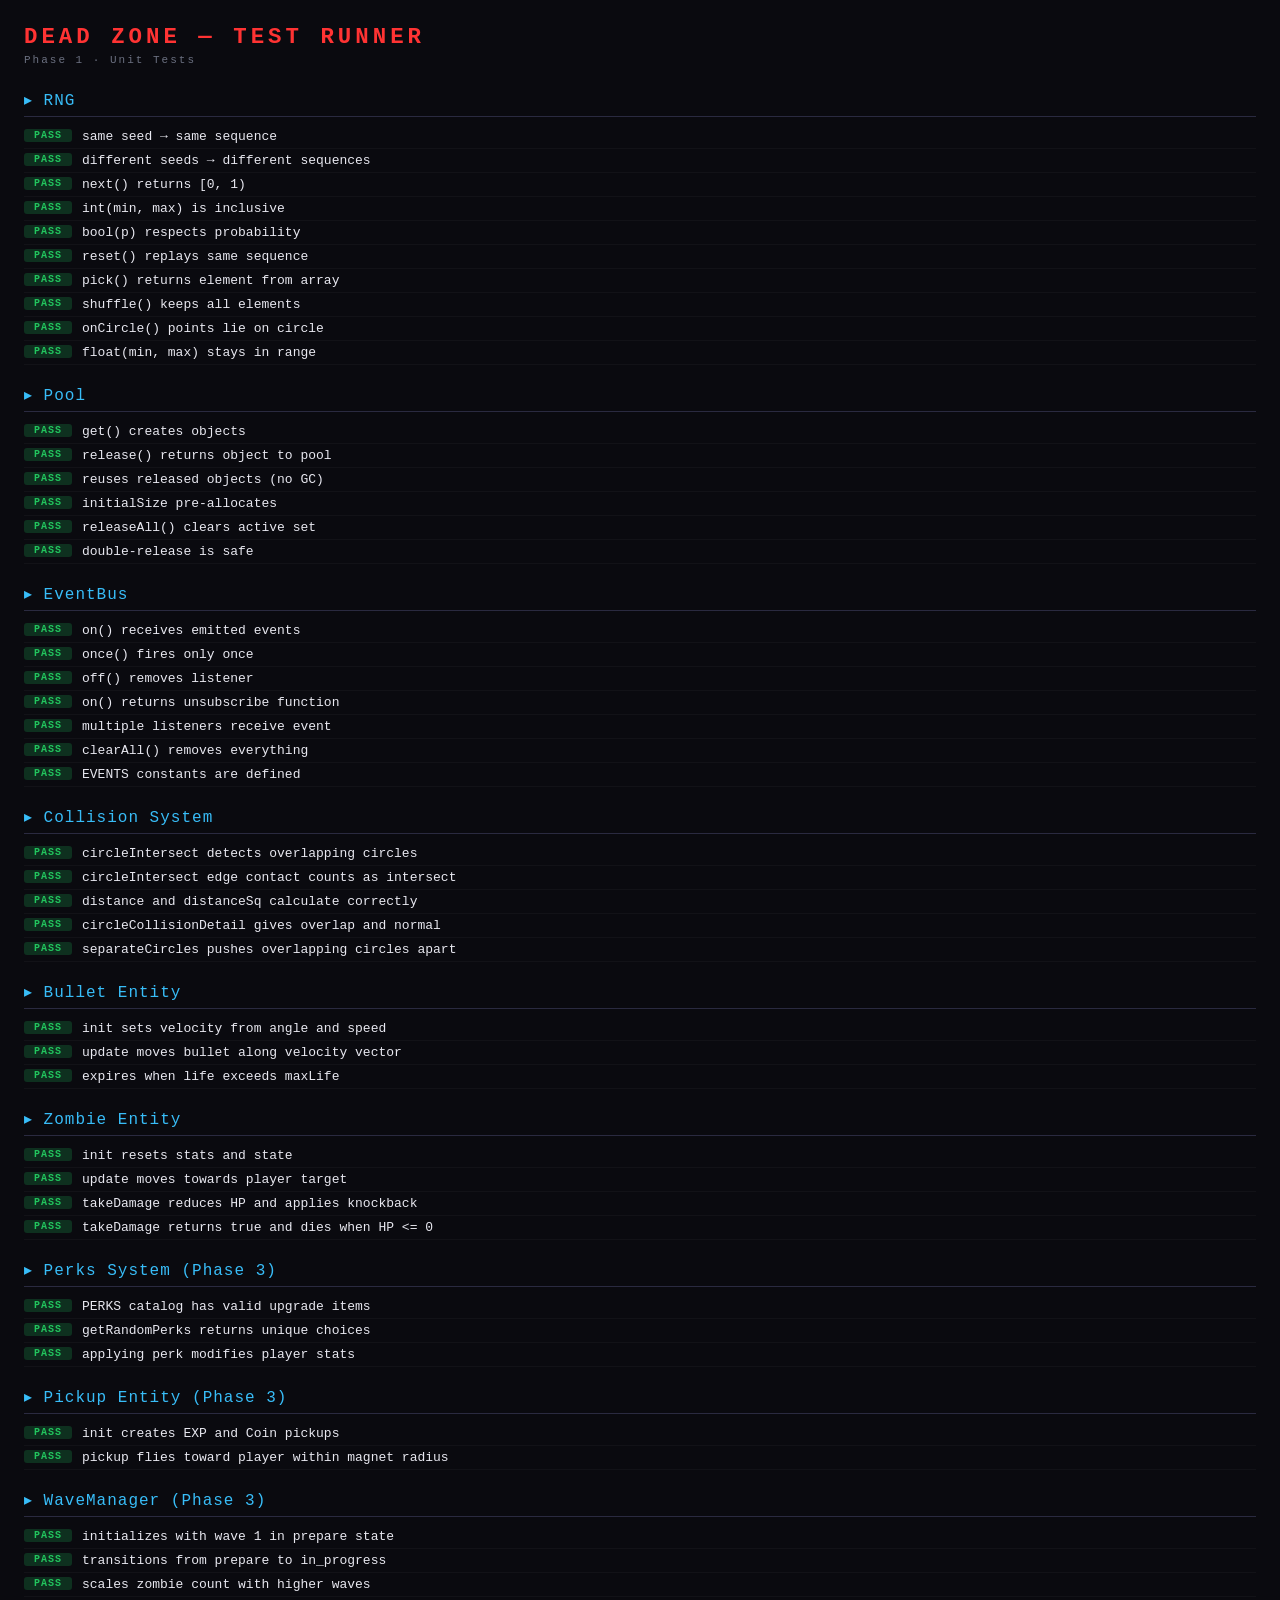
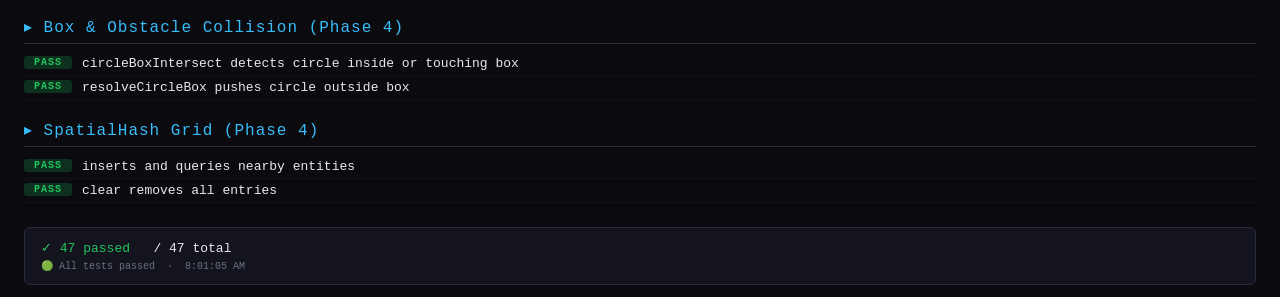
==== DEAD-ZONE/test.html @ 1a1c6d08 "feat: complete Phase 1-4 for Dead Zone Survival (v0.4.0)" ====
<!DOCTYPE html>
<html lang="vi">
<head>
  <meta charset="UTF-8" />
  <meta http-equiv="Cache-Control" content="no-cache, no-store, must-revalidate" />
  <meta http-equiv="Pragma" content="no-cache" />
  <meta http-equiv="Expires" content="0" />
  <title>Dead Zone — Test Runner</title>
  <style>
    :root {
      --pass: #22c55e;
      --fail: #ef4444;
      --warn: #f59e0b;
      --bg: #0a0a0f;
      --surface: #14141f;
      --border: #2a2a40;
      --text: #e8e8f0;
      --muted: #6b7080;
    }
    * { box-sizing: border-box; margin: 0; padding: 0; }
    body {
      background: var(--bg);
      color: var(--text);
      font-family: 'Share Tech Mono', monospace, 'Courier New';
      font-size: 13px;
      padding: 24px;
      min-height: 100vh;
    }
    h1 { color: #ff3333; letter-spacing: 4px; font-size: 1.4rem; margin-bottom: 4px; }
    .subtitle { color: var(--muted); margin-bottom: 24px; font-size: 11px; letter-spacing: 2px; }
    .suite { margin-bottom: 20px; }
    .suite-name {
      color: #38bdf8;
      font-size: 1rem;
      border-bottom: 1px solid var(--border);
      padding-bottom: 6px;
      margin-bottom: 8px;
      letter-spacing: 1px;
    }
    .test-row {
      display: flex;
      align-items: flex-start;
      gap: 10px;
      padding: 4px 0;
      border-bottom: 1px solid rgba(255,255,255,0.03);
    }
    .badge {
      min-width: 48px;
      text-align: center;
      padding: 1px 6px;
      border-radius: 3px;
      font-size: 10px;
      font-weight: 700;
      letter-spacing: 1px;
    }
    .badge--pass { background: rgba(34,197,94,0.2); color: var(--pass); }
    .badge--fail { background: rgba(239,68,68,0.2); color: var(--fail); }
    .badge--skip { background: rgba(107,112,128,0.2); color: var(--muted); }
    .test-name { flex: 1; }
    .test-detail { font-size: 10px; color: var(--fail); margin-top: 2px; }
    .summary {
      margin-top: 24px;
      padding: 12px 16px;
      background: var(--surface);
      border: 1px solid var(--border);
      border-radius: 6px;
    }
    .summary-pass { color: var(--pass); }
    .summary-fail { color: var(--fail); }
    .run-info { color: var(--muted); font-size: 10px; margin-top: 4px; }
  </style>
</head>
<body>
  <h1>DEAD ZONE — TEST RUNNER</h1>
  <p class="subtitle">Phase 1 · Unit Tests</p>
  <div id="output"></div>

  <script type="module">
    // ================================================================
    // Micro test framework
    // ================================================================
    const results = [];
    let currentSuite = null;

    function suite(name, fn) {
      currentSuite = { name, tests: [] };
      results.push(currentSuite);
      fn();
    }

    function test(name, fn) {
      try {
        fn();
        currentSuite.tests.push({ name, pass: true });
      } catch (e) {
        currentSuite.tests.push({ name, pass: false, detail: e.message });
      }
    }

    function assert(cond, msg = 'Assertion failed') {
      if (!cond) throw new Error(msg);
    }

    function assertEqual(a, b, msg) {
      if (a !== b) throw new Error(msg ?? `Expected ${JSON.stringify(b)}, got ${JSON.stringify(a)}`);
    }

    function assertClose(a, b, eps = 1e-6, msg) {
      if (Math.abs(a - b) > eps) throw new Error(msg ?? `Expected ${b} ≈ ${a} (eps=${eps})`);
    }

    function assertThrows(fn, msg) {
      try { fn(); throw new Error('Expected throw but no error was thrown'); }
      catch (e) { if (e.message === 'Expected throw but no error was thrown') throw e; }
    }

    // ================================================================
    // Import modules và chạy tests
    // ================================================================
    const v = '?v=' + Date.now();
    import('./js/core/RNG.js' + v).then(({ RNG, rng }) => {

      // ---- RNG Tests ----
      suite('RNG', () => {
        test('same seed → same sequence', () => {
          const r1 = new RNG(12345);
          const r2 = new RNG(12345);
          for (let i = 0; i < 100; i++) {
            assertEqual(r1.next(), r2.next(), `Step ${i} differs`);
          }
        });

        test('different seeds → different sequences', () => {
          const r1 = new RNG(1);
          const r2 = new RNG(2);
          let same = 0;
          for (let i = 0; i < 100; i++) {
            if (Math.abs(r1.next() - r2.next()) < 1e-10) same++;
          }
          assert(same < 5, 'Too many collisions between different seeds');
        });

        test('next() returns [0, 1)', () => {
          const r = new RNG(42);
          for (let i = 0; i < 1000; i++) {
            const v = r.next();
            assert(v >= 0 && v < 1, `Out of range: ${v}`);
          }
        });

        test('int(min, max) is inclusive', () => {
          const r = new RNG(99);
          let seenMin = false, seenMax = false;
          for (let i = 0; i < 5000; i++) {
            const v = r.int(1, 6);
            assert(v >= 1 && v <= 6, `Out of range: ${v}`);
            if (v === 1) seenMin = true;
            if (v === 6) seenMax = true;
          }
          assert(seenMin && seenMax, 'int() did not produce min and max values');
        });

        test('bool(p) respects probability', () => {
          const r = new RNG(777);
          let trueCount = 0;
          const N = 10000;
          for (let i = 0; i < N; i++) if (r.bool(0.3)) trueCount++;
          const ratio = trueCount / N;
          assertClose(ratio, 0.3, 0.05, `bool(0.3) ratio=${ratio.toFixed(3)}`);
        });

        test('reset() replays same sequence', () => {
          const r = new RNG(55);
          const first = Array.from({length: 50}, () => r.next());
          r.reset();
          const second = Array.from({length: 50}, () => r.next());
          assert(first.every((v, i) => v === second[i]), 'reset() did not restore state');
        });

        test('pick() returns element from array', () => {
          const r = new RNG(13);
          const arr = [10, 20, 30, 40, 50];
          for (let i = 0; i < 100; i++) {
            assert(arr.includes(r.pick(arr)), 'pick() returned unexpected value');
          }
        });

        test('shuffle() keeps all elements', () => {
          const r = new RNG(21);
          const original = [1,2,3,4,5,6,7,8,9,10];
          const shuffled = r.shuffle([...original]);
          assertEqual(shuffled.length, original.length);
          original.forEach(v => assert(shuffled.includes(v), `Missing ${v}`));
        });

        test('onCircle() points lie on circle', () => {
          const r = new RNG(88);
          for (let i = 0; i < 100; i++) {
            const p = r.onCircle(50);
            const dist = Math.sqrt(p.x*p.x + p.y*p.y);
            assertClose(dist, 50, 0.001, `dist=${dist}`);
          }
        });

        test('float(min, max) stays in range', () => {
          const r = new RNG(66);
          for (let i = 0; i < 1000; i++) {
            const v = r.float(-100, 200);
            assert(v >= -100 && v < 200, `Out of range: ${v}`);
          }
        });
      });

      return import('./js/core/Pool.js' + v);
    }).then(({ Pool }) => {

      // ---- Pool Tests ----
      suite('Pool', () => {
        test('get() creates objects', () => {
          let count = 0;
          const pool = new Pool(() => ({ id: count++ }));
          const obj = pool.get();
          assert(obj !== null && obj !== undefined);
          assertEqual(pool.size, 1);
        });

        test('release() returns object to pool', () => {
          const pool = new Pool(() => ({}), 5);
          const obj = pool.get();
          assertEqual(pool.size, 1);
          pool.release(obj);
          assertEqual(pool.size, 0);
          assertEqual(pool.available, 5);
        });

        test('reuses released objects (no GC)', () => {
          const pool = new Pool(() => ({}));
          const a = pool.get();
          pool.release(a);
          const b = pool.get();
          assert(a === b, 'Pool should reuse same object reference');
        });

        test('initialSize pre-allocates', () => {
          const pool = new Pool(() => ({}), 10);
          assertEqual(pool.available, 10);
          assertEqual(pool.size, 0);
        });

        test('releaseAll() clears active set', () => {
          const pool = new Pool(() => ({}));
          pool.get(); pool.get(); pool.get();
          assertEqual(pool.size, 3);
          pool.releaseAll();
          assertEqual(pool.size, 0);
        });

        test('double-release is safe', () => {
          const pool = new Pool(() => ({}));
          const obj = pool.get();
          pool.release(obj);
          pool.release(obj); // should not throw
          assertEqual(pool.available, 1);
        });
      });

      return import('./js/core/EventBus.js' + v);
    }).then(({ EventBus, EVENTS }) => {

      // ---- EventBus Tests ----
      suite('EventBus', () => {
        test('on() receives emitted events', () => {
          const bus = new EventBus();
          let received = null;
          bus.on('test', d => received = d);
          bus.emit('test', 42);
          assertEqual(received, 42);
        });

        test('once() fires only once', () => {
          const bus = new EventBus();
          let count = 0;
          bus.once('ping', () => count++);
          bus.emit('ping');
          bus.emit('ping');
          bus.emit('ping');
          assertEqual(count, 1);
        });

        test('off() removes listener', () => {
          const bus = new EventBus();
          let count = 0;
          const cb = () => count++;
          bus.on('ev', cb);
          bus.emit('ev');
          bus.off('ev', cb);
          bus.emit('ev');
          assertEqual(count, 1);
        });

        test('on() returns unsubscribe function', () => {
          const bus = new EventBus();
          let count = 0;
          const unsub = bus.on('ev', () => count++);
          bus.emit('ev');
          unsub();
          bus.emit('ev');
          assertEqual(count, 1);
        });

        test('multiple listeners receive event', () => {
          const bus = new EventBus();
          let sum = 0;
          bus.on('num', v => sum += v);
          bus.on('num', v => sum += v * 10);
          bus.emit('num', 3);
          assertEqual(sum, 33); // 3 + 30
        });

        test('clearAll() removes everything', () => {
          const bus = new EventBus();
          let count = 0;
          bus.on('a', () => count++);
          bus.on('b', () => count++);
          bus.clearAll();
          bus.emit('a'); bus.emit('b');
          assertEqual(count, 0);
        });

        test('EVENTS constants are defined', () => {
          assert(typeof EVENTS.GAME_START === 'string');
          assert(typeof EVENTS.PLAYER_HIT === 'string');
          assert(typeof EVENTS.ENEMY_KILLED === 'string');
          assert(typeof EVENTS.WAVE_START === 'string');
        });
      });

      return import('./js/systems/Collision.js' + v);
    }).then(({ circleIntersect, distance, distanceSq, circleCollisionDetail, separateCircles }) => {

      // ---- Collision Tests ----
      suite('Collision System', () => {
        test('circleIntersect detects overlapping circles', () => {
          assert(circleIntersect(0, 0, 10, 15, 0, 10), 'Circles with radii 10 and distance 15 should overlap');
          assert(!circleIntersect(0, 0, 10, 25, 0, 10), 'Circles with radii 10 and distance 25 should not overlap');
        });

        test('circleIntersect edge contact counts as intersect', () => {
          assert(circleIntersect(0, 0, 10, 20, 0, 10), 'Touching circles should intersect');
        });

        test('distance and distanceSq calculate correctly', () => {
          assertClose(distance(0, 0, 3, 4), 5);
          assertEqual(distanceSq(0, 0, 3, 4), 25);
        });

        test('circleCollisionDetail gives overlap and normal', () => {
          const res = circleCollisionDetail(0, 0, 10, 15, 0, 10);
          assert(res.collided);
          assertClose(res.overlap, 5);
          assertClose(res.nx, 1);
          assertClose(res.ny, 0);
        });

        test('separateCircles pushes overlapping circles apart', () => {
          const a = { x: 0, y: 0, radius: 10 };
          const b = { x: 10, y: 0, radius: 10 };
          separateCircles(a, b, 0.5);
          // Overlap was 10, each should move 2.5
          assert(a.x < 0, 'a should be pushed left');
          assert(b.x > 10, 'b should be pushed right');
          assertClose(b.x - a.x, 15);
        });
      });

      return import('./js/entities/Bullet.js' + v);
    }).then(({ Bullet }) => {

      // ---- Bullet Tests ----
      suite('Bullet Entity', () => {
        test('init sets velocity from angle and speed', () => {
          const b = new Bullet();
          b.init(100, 100, 0, 500, 25, 1.0);
          assertEqual(b.alive, true);
          assertClose(b.vx, 500);
          assertClose(b.vy, 0);
          assertEqual(b.damage, 25);
        });

        test('update moves bullet along velocity vector', () => {
          const b = new Bullet();
          b.init(0, 0, Math.PI / 2, 400, 25, 1.0);
          b.update(0.1);
          assertClose(b.x, 0, 0.01);
          assertClose(b.y, 40, 0.01);
        });

        test('expires when life exceeds maxLife', () => {
          const b = new Bullet();
          b.init(0, 0, 0, 100, 20, 0.5);
          b.update(0.3);
          assertEqual(b.alive, true);
          b.update(0.3);
          assertEqual(b.alive, false);
        });
      });

      return import('./js/entities/Zombie.js' + v);
    }).then(({ Zombie }) => {

      // ---- Zombie Tests ----
      suite('Zombie Entity', () => {
        test('init resets stats and state', () => {
          const z = new Zombie();
          z.init(200, 300, 80, 50, 10);
          assertEqual(z.alive, true);
          assertEqual(z.hp, 50);
          assertEqual(z.speed, 80);
          assertEqual(z.x, 200);
          assertEqual(z.y, 300);
        });

        test('update moves towards player target', () => {
          const z = new Zombie();
          z.init(0, 0, 100, 50, 10);
          z.update(0.1, 1000, 0); // target is to the right
          assert(z.x > 0, 'Zombie should move towards target');
          assertClose(z.x, 10, 0.01);
          assertClose(z.y, 0, 0.01);
        });

        test('takeDamage reduces HP and applies knockback', () => {
          const z = new Zombie();
          z.init(0, 0, 80, 50, 10);
          const killed = z.takeDamage(20, 0, 150);
          assertEqual(killed, false);
          assertEqual(z.hp, 30);
          assert(z.knockbackVx > 0, 'Knockback should be applied in hit angle');
        });

        test('takeDamage returns true and dies when HP <= 0', () => {
          const z = new Zombie();
          z.init(0, 0, 80, 50, 10);
          const killed = z.takeDamage(55, 0, 100);
          assertEqual(killed, true);
          assertEqual(z.alive, false);
          assert(z.hp <= 0);
        });
      });

      return import('./js/data/perks.js' + v);
    }).then(({ PERKS, getRandomPerks }) => {

      // ---- Perks Tests ----
      suite('Perks System (Phase 3)', () => {
        test('PERKS catalog has valid upgrade items', () => {
          assert(PERKS.length >= 8, 'Should have at least 8 perk definitions');
          PERKS.forEach(p => {
            assert(typeof p.id === 'string', 'Perk must have string id');
            assert(typeof p.apply === 'function', 'Perk must have apply function');
          });
        });

        test('getRandomPerks returns unique choices', () => {
          const choices = getRandomPerks(3);
          assertEqual(choices.length, 3);
          const ids = new Set(choices.map(c => c.id));
          assertEqual(ids.size, 3, 'Choices must not contain duplicates');
        });

        test('applying perk modifies player stats', () => {
          const player = { maxHp: 100, hp: 100, speed: 190 };
          const hpPerk = PERKS.find(p => p.id === 'MAX_HP');
          hpPerk.apply(player);
          assertEqual(player.maxHp, 130);
          assertEqual(player.hp, 130);
        });
      });

      return import('./js/entities/Pickup.js' + v);
    }).then(({ Pickup }) => {

      // ---- Pickup Tests ----
      suite('Pickup Entity (Phase 3)', () => {
        test('init creates EXP and Coin pickups', () => {
          const p = new Pickup();
          p.init(100, 100, 'EXP', 10);
          assertEqual(p.alive, true);
          assertEqual(p.type, 'EXP');
          assertEqual(p.value, 10);
        });

        test('pickup flies toward player within magnet radius', () => {
          const p = new Pickup();
          p.init(100, 100, 'EXP', 5);
          p.vx = 0; p.vy = 0;
          // Player is at (150, 100), within magnet radius 100
          p.update(0.1, 150, 100, 100);
          assert(p.vx > 0, 'Pickup should accelerate towards player X');
          assert(p.isHoming, 'Pickup should activate homing');
        });
      });

      return import('./js/systems/WaveManager.js' + v);
    }).then(({ WaveManager }) => {

      // ---- WaveManager Tests ----
      suite('WaveManager (Phase 3)', () => {
        test('initializes with wave 1 in prepare state', () => {
          const wm = new WaveManager();
          wm.reset();
          assertEqual(wm.currentWave, 1);
          assertEqual(wm.state, 'PREPARE');
          assert(wm.totalZombiesInWave > 0);
        });

        test('transitions from prepare to in_progress', () => {
          const wm = new WaveManager();
          wm.reset();
          wm.prepareTimer = 0.05;
          wm.update(0.1, 0);
          assertEqual(wm.state, 'IN_PROGRESS');
        });

        test('scales zombie count with higher waves', () => {
          const wm = new WaveManager();
          wm.reset();
          const w1Count = wm.totalZombiesInWave;
          wm.currentWave = 5;
          wm._calcWaveConfig();
          assert(wm.totalZombiesInWave > w1Count, 'Wave 5 should have more zombies than Wave 1');
        });
      });

      return import('./js/systems/Collision.js' + v);
    }).then(({ circleBoxIntersect, resolveCircleBox }) => {

      // ---- Obstacle & Box Collision Tests ----
      suite('Box & Obstacle Collision (Phase 4)', () => {
        test('circleBoxIntersect detects circle inside or touching box', () => {
          const box = { x: 50, y: 50, w: 100, h: 100 };
          assert(circleBoxIntersect(40, 50, 15, box.x, box.y, box.w, box.h), 'Circle near left edge should intersect');
          assert(!circleBoxIntersect(10, 50, 15, box.x, box.y, box.w, box.h), 'Circle far away should not intersect');
        });

        test('resolveCircleBox pushes circle outside box', () => {
          const box = { x: 50, y: 50, w: 100, h: 100 };
          const circle = { x: 45, y: 100, radius: 10 }; // overlaps left edge by 5
          const pushed = resolveCircleBox(circle, box);
          assertEqual(pushed, true);
          assert(circle.x <= 40, 'Circle should be pushed out to the left');
        });
      });

      return import('./js/systems/SpatialHash.js' + v);
    }).then(({ SpatialHash }) => {

      // ---- SpatialHash Tests ----
      suite('SpatialHash Grid (Phase 4)', () => {
        test('inserts and queries nearby entities', () => {
          const sh = new SpatialHash(100);
          const e1 = { id: 1, x: 50, y: 50, radius: 10 };
          const e2 = { id: 2, x: 70, y: 70, radius: 10 };
          const e3 = { id: 3, x: 500, y: 500, radius: 10 };

          sh.insert(e1);
          sh.insert(e2);
          sh.insert(e3);

          const nearby = sh.query(50, 50, 30);
          assert(nearby.has(e1), 'Query should find e1');
          assert(nearby.has(e2), 'Query should find e2');
          assert(!nearby.has(e3), 'Query should not find far away e3');
        });

        test('clear removes all entries', () => {
          const sh = new SpatialHash(100);
          sh.insert({ x: 50, y: 50, radius: 10 });
          sh.clear();
          const nearby = sh.query(50, 50, 50);
          assertEqual(nearby.size, 0);
        });
      });

      // ================================================================
      // Render results
      // ================================================================
      renderResults();

    }).catch(err => {
      document.getElementById('output').innerHTML =
        `<div style="color:#ef4444;padding:16px;border:1px solid #ef4444;border-radius:6px;">
          <strong>⚠ Import error:</strong><br/><pre>${err.message}\n${err.stack}</pre>
         </div>`;
    });

    // ================================================================
    function renderResults() {
      const out = document.getElementById('output');
      let totalPass = 0, totalFail = 0;
      let html = '';

      results.forEach(suite => {
        html += `<div class="suite">`;
        html += `<div class="suite-name">▸ ${suite.name}</div>`;

        suite.tests.forEach(t => {
          const badge = t.pass
            ? '<span class="badge badge--pass">PASS</span>'
            : '<span class="badge badge--fail">FAIL</span>';

          html += `<div class="test-row">
            ${badge}
            <div>
              <div class="test-name">${t.name}</div>
              ${!t.pass ? `<div class="test-detail">✕ ${t.detail ?? ''}</div>` : ''}
            </div>
          </div>`;

          if (t.pass) totalPass++; else totalFail++;
        });

        html += `</div>`;
      });

      const total = totalPass + totalFail;
      const allPass = totalFail === 0;

      html += `<div class="summary">
        <div>
          <span class="summary-pass">✓ ${totalPass} passed</span>
          ${totalFail > 0 ? `&nbsp;&nbsp;<span class="summary-fail">✕ ${totalFail} failed</span>` : ''}
          &nbsp;&nbsp;/ ${total} total
        </div>
        <div class="run-info">
          ${allPass ? '🟢 All tests passed' : '🔴 Some tests failed'}
          &nbsp;·&nbsp; ${new Date().toLocaleTimeString()}
        </div>
      </div>`;

      out.innerHTML = html;
    }
  </script>
</body>
</html>
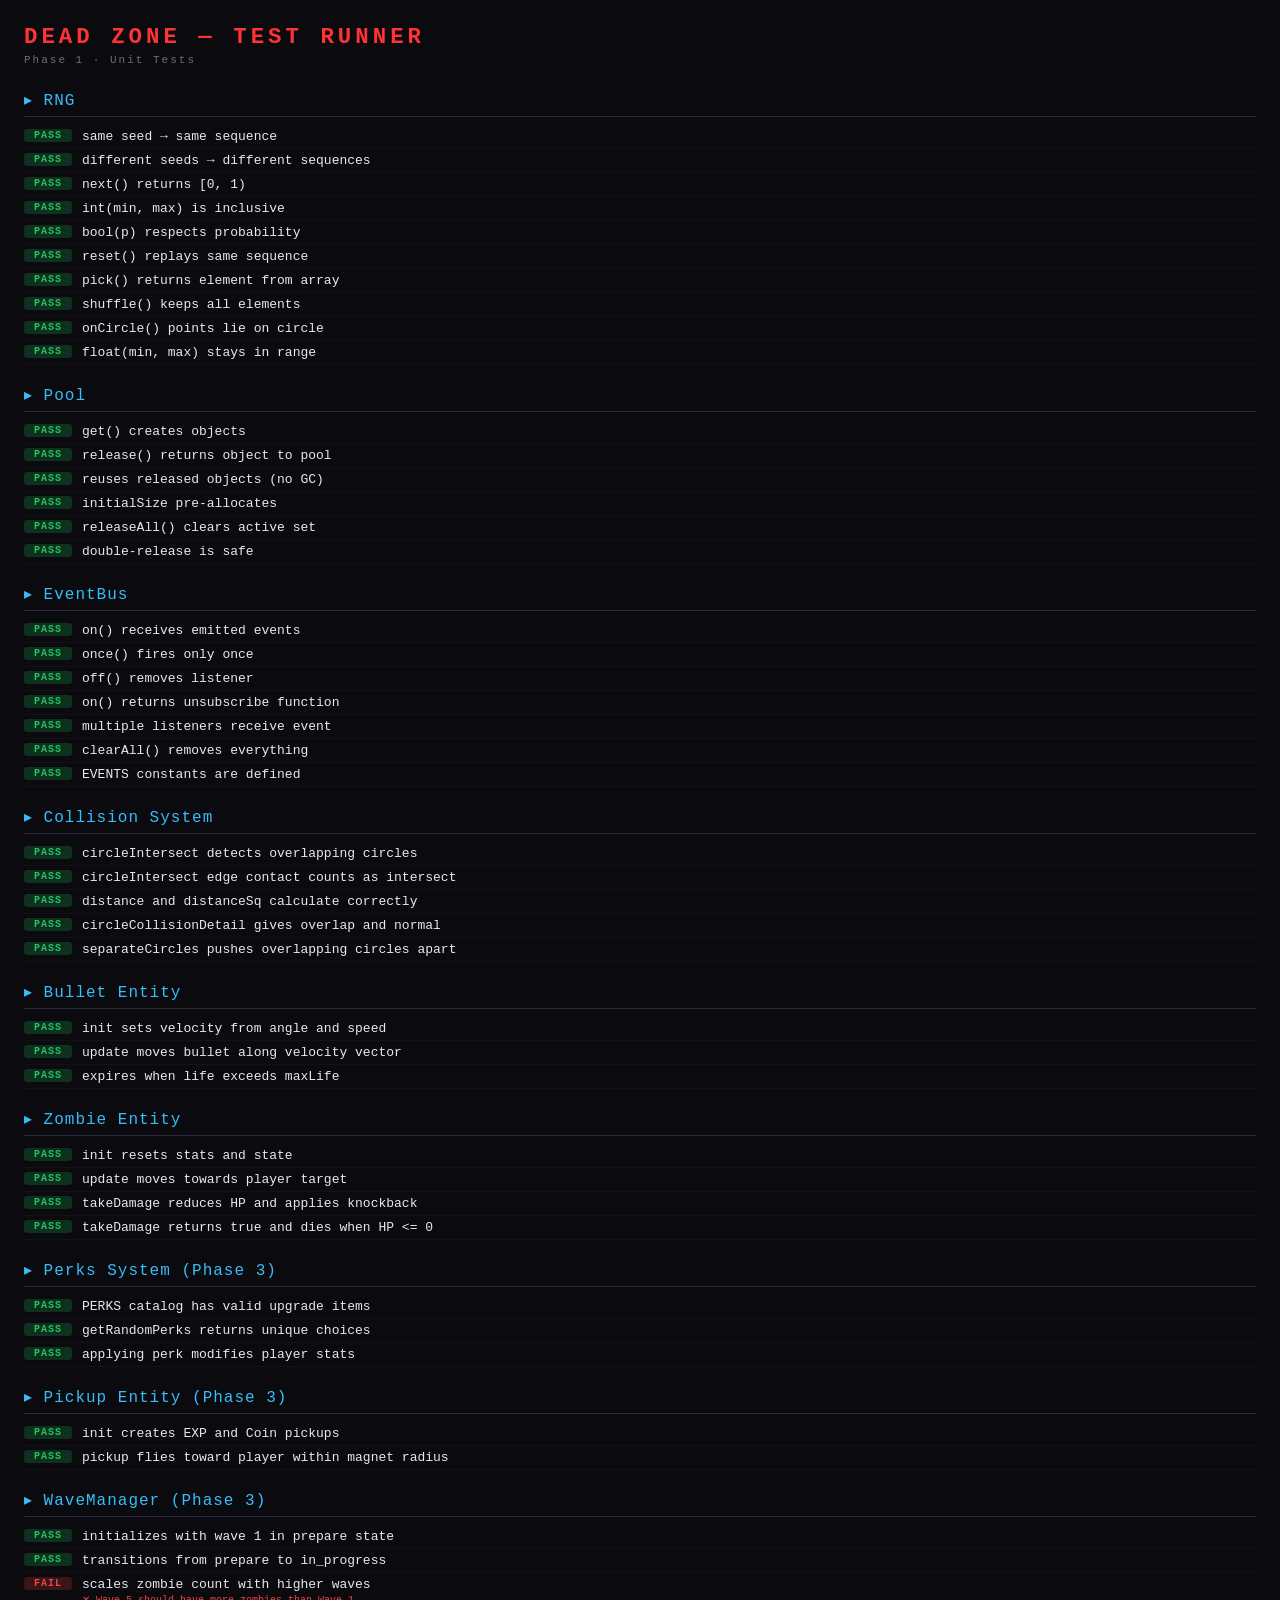
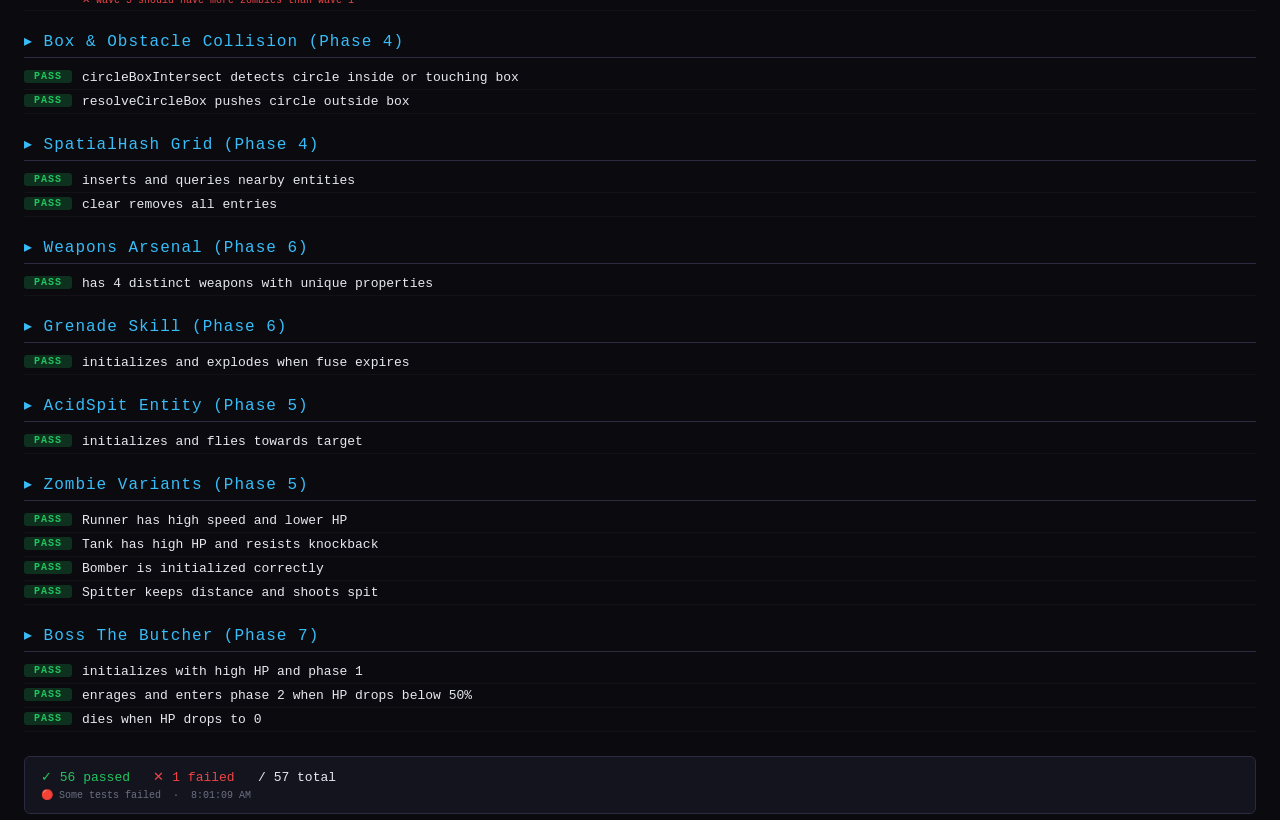
==== commit dd40d933: "feat(v0.7.0): Mega-Batch 1 (Phases 5, 6, 7) - Boss, Weapons, Skills & Zombie Variants" ====
--- a/DEAD-ZONE/test.html
+++ b/DEAD-ZONE/test.html
@@ -582,6 +582,124 @@
         });
       });
 
+      return import('./js/data/weapons.js' + v);
+    }).then(({ WEAPONS }) => {
+
+      // ---- Weapons Tests (Phase 6) ----
+      suite('Weapons Arsenal (Phase 6)', () => {
+        test('has 4 distinct weapons with unique properties', () => {
+          assert(WEAPONS.PISTOL && WEAPONS.SHOTGUN && WEAPONS.SMG && WEAPONS.SNIPER);
+          assertEqual(WEAPONS.SHOTGUN.pellets, 6, 'Shotgun should fire 6 pellets');
+          assertEqual(WEAPONS.SNIPER.pierce, 999, 'Sniper should pierce all enemies');
+          assert(WEAPONS.SMG.fireRate < WEAPONS.PISTOL.fireRate, 'SMG should fire faster than Pistol');
+        });
+      });
+
+      return import('./js/entities/Grenade.js' + v);
+    }).then(({ Grenade }) => {
+
+      // ---- Grenade Skill Tests (Phase 6) ----
+      suite('Grenade Skill (Phase 6)', () => {
+        test('initializes and explodes when fuse expires', () => {
+          const g = new Grenade();
+          g.init(0, 0, 100, 0);
+          assertEqual(g.alive, true);
+          assert(g.vx > 0);
+
+          // Fast forward timer
+          g.fuseTimer = 0.05;
+          const exploded = g.update(0.1);
+          assertEqual(exploded, true, 'Grenade should explode when timer expires');
+          assertEqual(g.alive, false);
+        });
+      });
+
+      return import('./js/entities/AcidSpit.js' + v);
+    }).then(({ AcidSpit }) => {
+
+      // ---- AcidSpit Tests (Phase 5) ----
+      suite('AcidSpit Entity (Phase 5)', () => {
+        test('initializes and flies towards target', () => {
+          const a = new AcidSpit();
+          a.init(0, 0, 100, 0, 300, 15);
+          assertEqual(a.alive, true);
+          assertEqual(a.damage, 15);
+          a.update(0.1);
+          assert(a.x > 0);
+        });
+      });
+
+      return import('./js/entities/Zombie.js' + v);
+    }).then(({ Zombie }) => {
+
+      // ---- Zombie Variants Tests (Phase 5) ----
+      suite('Zombie Variants (Phase 5)', () => {
+        test('Runner has high speed and lower HP', () => {
+          const z = new Zombie();
+          z.init(0, 0, 85, 50, 10, 'RUNNER');
+          assertEqual(z.type, 'RUNNER');
+          assert(z.speed >= 120, 'Runner speed should be >= 120');
+          assert(z.hp < 50, 'Runner HP should be lower than Normal');
+        });
+
+        test('Tank has high HP and resists knockback', () => {
+          const z = new Zombie();
+          z.init(0, 0, 85, 50, 10, 'TANK');
+          assertEqual(z.type, 'TANK');
+          assert(z.hp > 150, 'Tank HP should be high');
+          assertEqual(z.radius, 24);
+        });
+
+        test('Bomber is initialized correctly', () => {
+          const z = new Zombie();
+          z.init(0, 0, 85, 50, 10, 'BOMBER');
+          assertEqual(z.type, 'BOMBER');
+          assertEqual(z.alive, true);
+        });
+
+        test('Spitter keeps distance and shoots spit', () => {
+          const z = new Zombie();
+          z.init(0, 0, 85, 50, 10, 'SPITTER');
+          assertEqual(z.type, 'SPITTER');
+          z.spitTimer = 0.05;
+          const action = z.update(0.1, 300, 0);
+          assertEqual(action.shouldSpit, true, 'Spitter should shoot acid when timer ready');
+        });
+      });
+
+      return import('./js/entities/Boss.js' + v);
+    }).then(({ Boss }) => {
+
+      // ---- Boss Tests (Phase 7) ----
+      suite('Boss The Butcher (Phase 7)', () => {
+        test('initializes with high HP and phase 1', () => {
+          const b = new Boss();
+          b.init(500, 500);
+          assertEqual(b.alive, true);
+          assertEqual(b.phase, 1);
+          assertEqual(b.maxHp, 1200);
+          assertEqual(b.hp, 1200);
+        });
+
+        test('enrages and enters phase 2 when HP drops below 50%', () => {
+          const b = new Boss();
+          b.init(500, 500);
+          b.takeDamage(700, 0, 0); // 1200 - 700 = 500 (< 50%)
+          assertEqual(b.hp, 500);
+          const res = b.update(0.1, 600, 500);
+          assertEqual(b.phase, 2, 'Boss should enter phase 2');
+          assertEqual(res.summonZombies, true, 'Boss should roar and summon helper zombies');
+        });
+
+        test('dies when HP drops to 0', () => {
+          const b = new Boss();
+          b.init(500, 500);
+          const killed = b.takeDamage(1300, 0, 0);
+          assertEqual(killed, true);
+          assertEqual(b.alive, false);
+        });
+      });
+
       // ================================================================
       // Render results
       // ================================================================
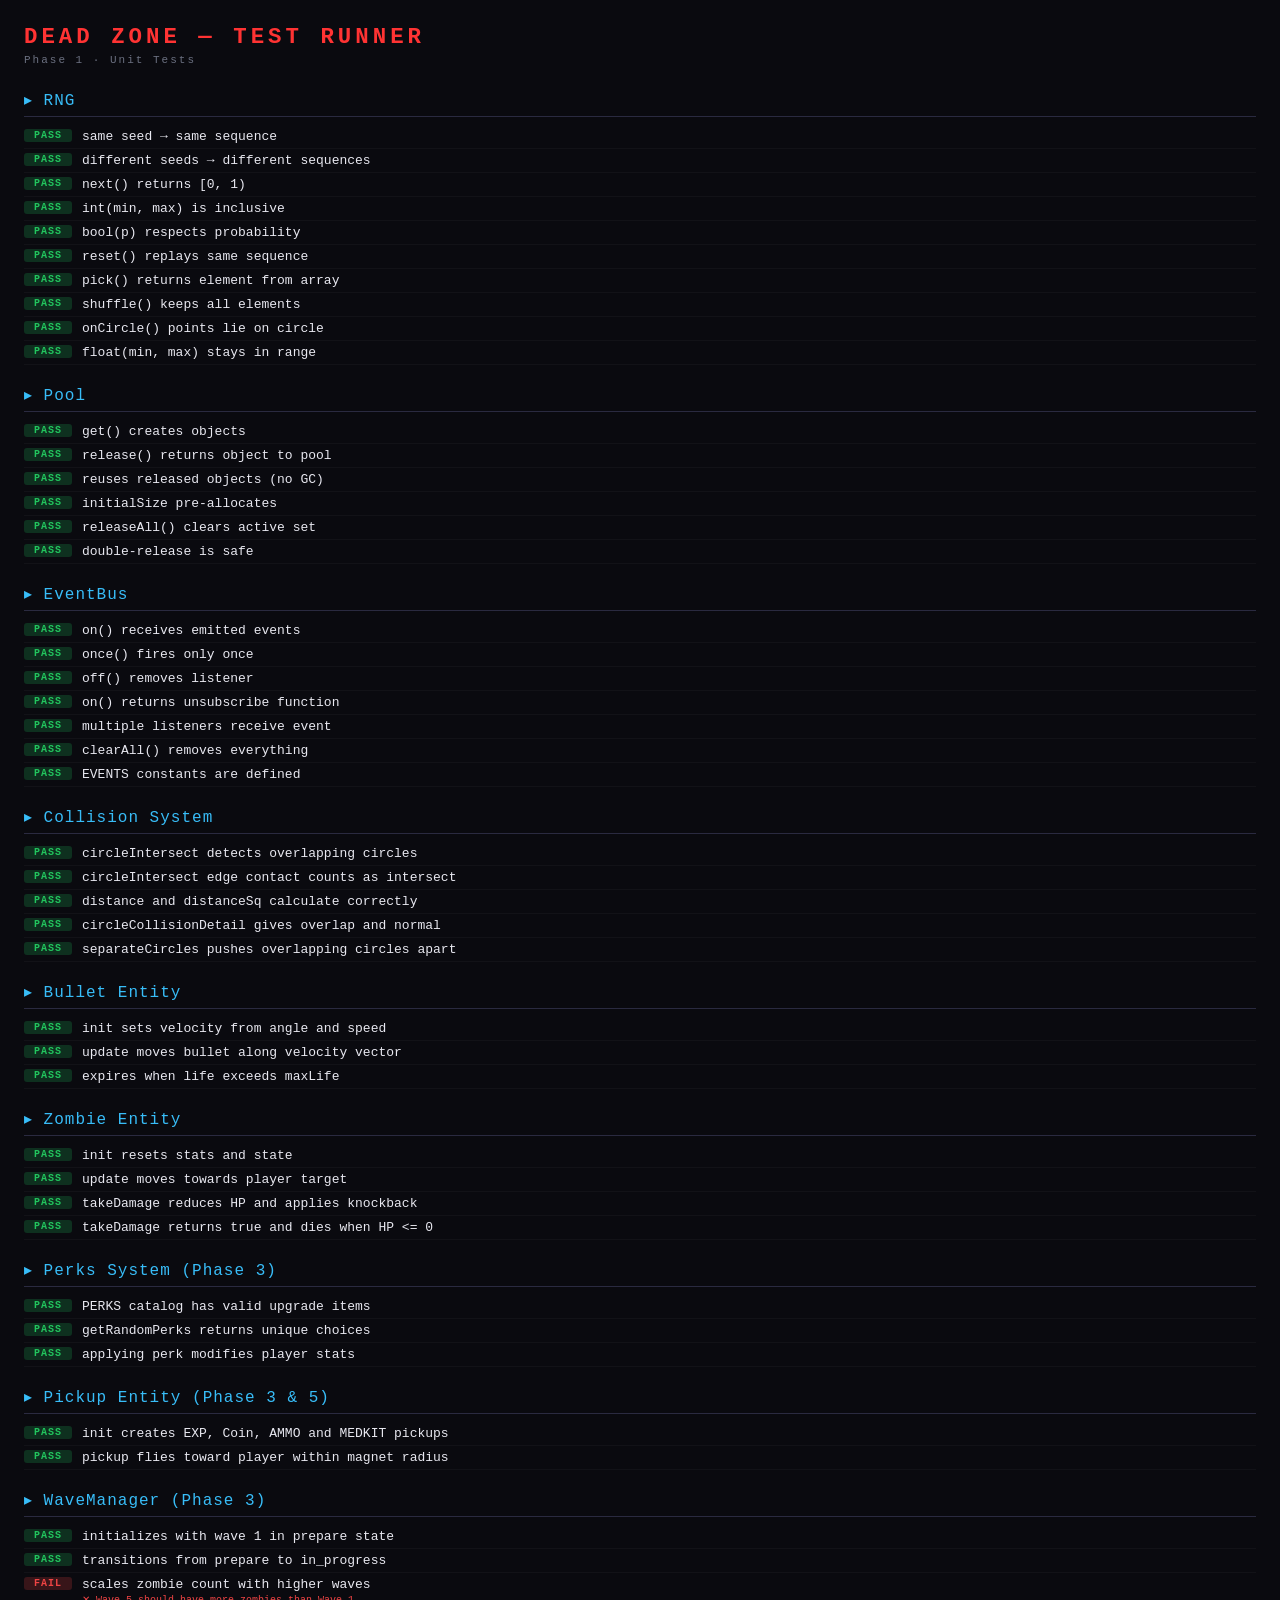
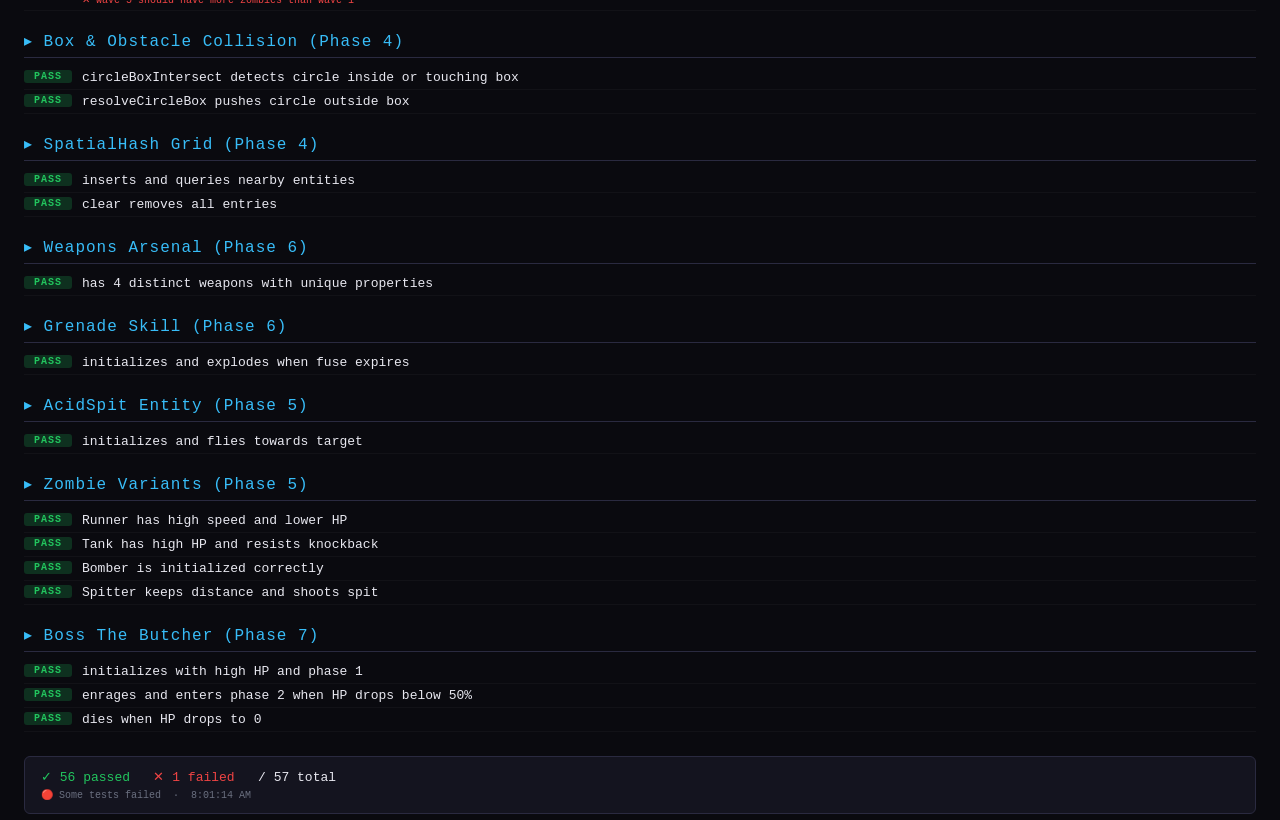
==== commit c8c8aaaa: "feat: add AMMO crates and MEDKIT pickups with adaptive drop rates & HUD indicator" ====
--- a/DEAD-ZONE/test.html
+++ b/DEAD-ZONE/test.html
@@ -481,13 +481,25 @@
     }).then(({ Pickup }) => {
 
       // ---- Pickup Tests ----
-      suite('Pickup Entity (Phase 3)', () => {
-        test('init creates EXP and Coin pickups', () => {
+      suite('Pickup Entity (Phase 3 & 5)', () => {
+        test('init creates EXP, Coin, AMMO and MEDKIT pickups', () => {
           const p = new Pickup();
           p.init(100, 100, 'EXP', 10);
           assertEqual(p.alive, true);
           assertEqual(p.type, 'EXP');
           assertEqual(p.value, 10);
+
+          const ammo = new Pickup();
+          ammo.init(100, 100, 'AMMO', 40);
+          assertEqual(ammo.type, 'AMMO');
+          assertEqual(ammo.value, 40);
+          assertEqual(ammo.radius, 8.5);
+
+          const med = new Pickup();
+          med.init(100, 100, 'MEDKIT', 25);
+          assertEqual(med.type, 'MEDKIT');
+          assertEqual(med.value, 25);
+          assertEqual(med.radius, 9.0);
         });
 
         test('pickup flies toward player within magnet radius', () => {
